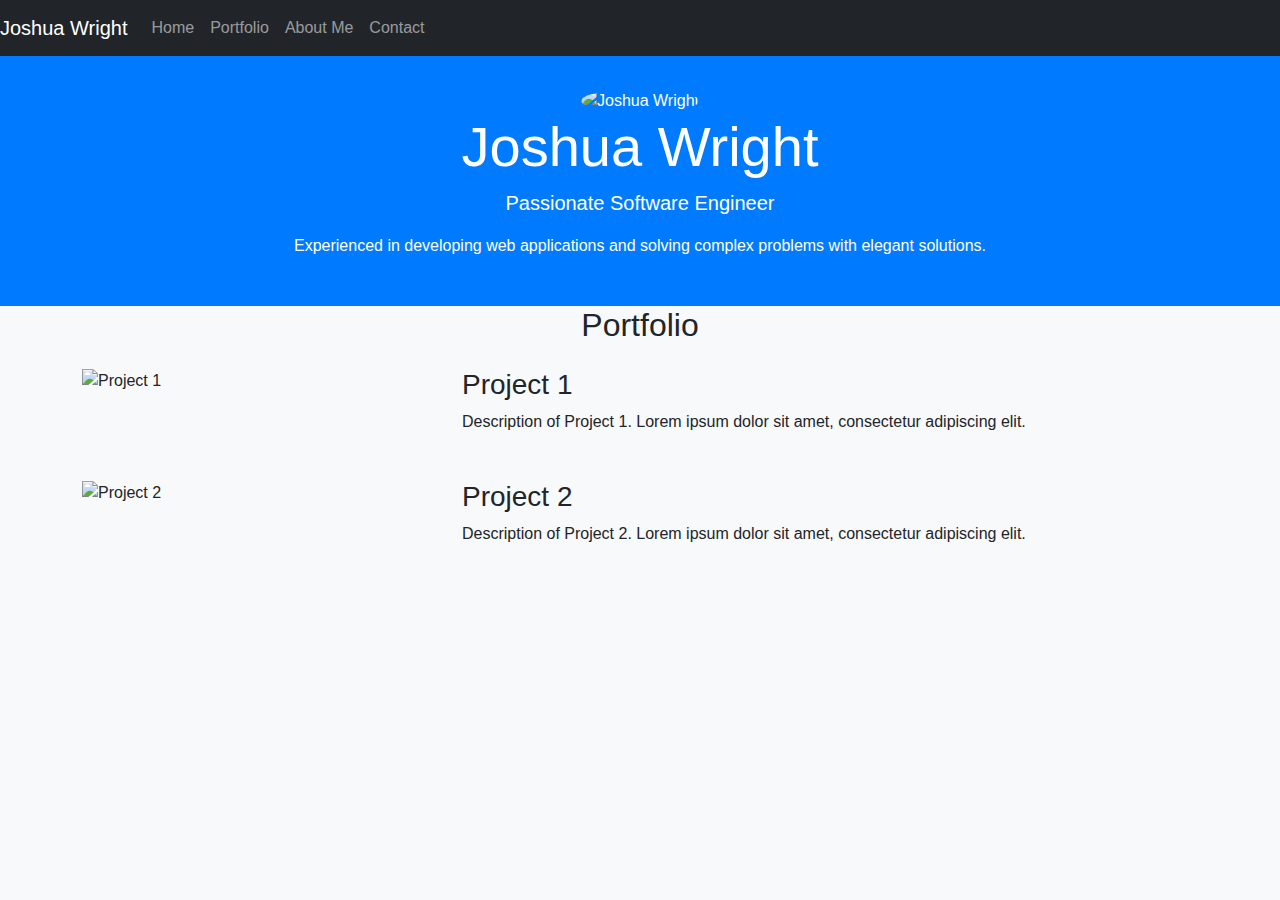
==== index.html @ e4b72a70 "updated Bootstrap version to 5.3.2" ====
<!DOCTYPE html>
<html lang="en">
<head>
    <meta charset="UTF-8">
    <meta name="viewport" content="width=device-width, initial-scale=1.0">
    <title>Joshua Wright - Software Engineer</title>
    <!-- Bootstrap CSS -->
    <link rel="stylesheet" href="https://stackpath.bootstrapcdn.com/bootstrap/5.3.2/css/bootstrap.min.css">
    <!-- Custom CSS -->
    <link rel="stylesheet" href="assests/css/styles.css">
</head>
<body>

    <!-- Navigation -->
    <nav class="navbar navbar-expand-lg navbar-dark bg-dark">
        <a class="navbar-brand" href="#">Joshua Wright</a>
        <button class="navbar-toggler" type="button" data-toggle="collapse" data-target="#navbarNav" aria-controls="navbarNav" aria-expanded="false" aria-label="Toggle navigation">
            <span class="navbar-toggler-icon"></span>
        </button>
        <div class="collapse navbar-collapse" id="navbarNav">
            <ul class="navbar-nav ml-auto">
                <li class="nav-item active">
                    <a class="nav-link" href="/index.html">Home</a>
                </li>
                <li class="nav-item">
                    <a class="nav-link" href="/portfolio.html">Portfolio</a>
                </li>
                <li class="nav-item">
                    <a class="nav-link" href="/aboutme.html">About Me</a>
                </li>
                <li class="nav-item">
                    <a class="nav-link" href="/contact.html">Contact</a>
                </li>
            </ul>
        </div>
    </nav>

    <!-- Landing Page -->
    <div id="home" class="jumbotron">
        <img src="joshua_wright.jpg" alt="Joshua Wright" class="img-fluid rounded-circle" style="width: 150px;">
        <h1 class="display-4">Joshua Wright</h1>
        <p class="lead">Passionate Software Engineer</p>
        <p>Experienced in developing web applications and solving complex problems with elegant solutions.</p>
    </div>

    <!-- Portfolio Page -->
    <div id="portfolio" class="container">
        <h2 class="text-center mb-4">Portfolio</h2>

        <!-- Project 1 -->
        <div class="row portfolio-item">
            <div class="col-md-4">
                <img src="project1.jpg" alt="Project 1" class="img-fluid">
            </div>
            <div class="col-md-8">
                <h3>Project 1</h3>
                <p>Description of Project 1. Lorem ipsum dolor sit amet, consectetur adipiscing elit.</p>
            </div>
        </div>

        <!-- Project 2 -->
        <div class="row portfolio-item">
            <div class="col-md-4">
                <img src="project2.jpg" alt="Project 2" class="img-fluid">
            </div>
            <div class="col-md-8">
                <h3>Project 2</h3>
                <p>Description of Project 2. Lorem ipsum dolor sit amet, consectetur adipiscing elit.</p>
            </div>
        </div>

        <!-- Add more projects as needed -->

    </div>

    <!-- Bootstrap JS and dependencies -->
    <script src="https://code.jquery.com/jquery-3.3.1.slim.min.js"></script>
    <script src="https://cdnjs.cloudflare.com/ajax/libs/popper.js/1.14.7/umd/popper.min.js"></script>
    <script src="https://stackpath.bootstrapcdn.com/bootstrap/4.3.1/js/bootstrap.min.js"></script>

</body>
</html>
---- assests/css/styles.css ----
body {
    font-family: 'Arial', sans-serif;
    background-color: #f8f9fa;
}

.about-section {
    padding: 80px 0;
}

.biography {
    font-size: 18px;
    text-align: justify;
}

.jumbotron {
    background-color: #007bff;
    color: white;
    padding: 2rem;
    text-align: center;
}

.portfolio-section {
    padding: 80px 0;
}

.portfolio-item {
    margin-bottom: 30px;
}

.project-link {
    text-decoration: none;
    color: inherit;
}

.contact-section {
    padding: 80px 0;
}

.form-container {
    background-color: #ffffff;
    padding: 30px;
    border-radius: 8px;
    box-shadow: 0 4px 8px rgba(0, 0, 0, 0.1);
}

.submit-btn:hover {
    background-color: #007bff;
    color: #ffffff;
}

.project-details-section {
    padding: 80px 0;
}

.carousel-inner img {
    width: 100%;
    height: 100%;
}
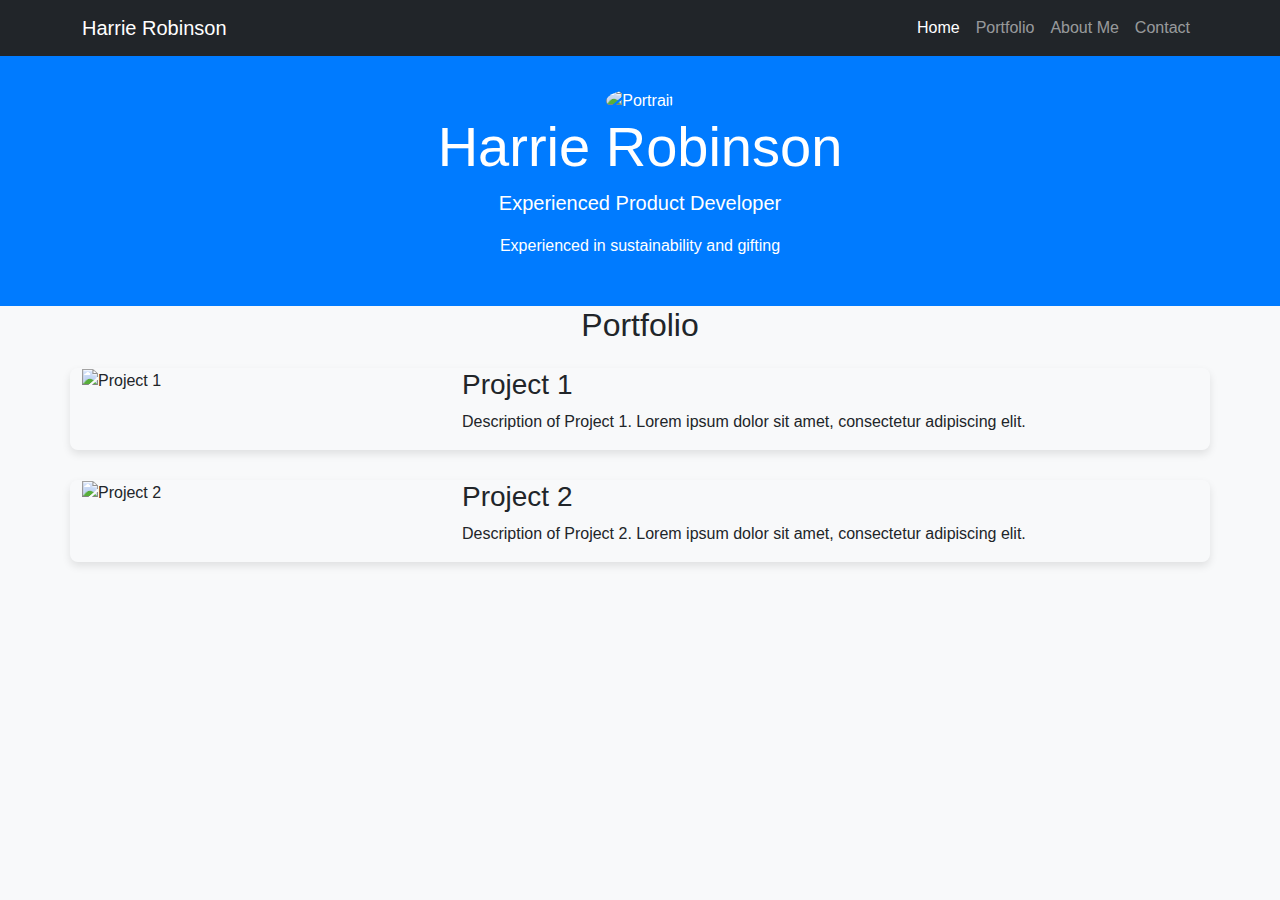
==== commit 7699dd05: "inital commit ft changes" ====
--- a/index.html
+++ b/index.html
@@ -3,24 +3,25 @@
 <head>
     <meta charset="UTF-8">
     <meta name="viewport" content="width=device-width, initial-scale=1.0">
-    <title>Joshua Wright - Software Engineer</title>
+    <title>Harrie Robinson</title>
     <!-- Bootstrap CSS -->
-    <link rel="stylesheet" href="https://stackpath.bootstrapcdn.com/bootstrap/5.3.2/css/bootstrap.min.css">
+    <link rel="stylesheet" href="https://cdn.jsdelivr.net/npm/bootstrap@5.3.2/dist/css/bootstrap.min.css"">
     <!-- Custom CSS -->
     <link rel="stylesheet" href="assests/css/styles.css">
 </head>
 <body>
 
     <!-- Navigation -->
-    <nav class="navbar navbar-expand-lg navbar-dark bg-dark">
-        <a class="navbar-brand" href="#">Joshua Wright</a>
-        <button class="navbar-toggler" type="button" data-toggle="collapse" data-target="#navbarNav" aria-controls="navbarNav" aria-expanded="false" aria-label="Toggle navigation">
+   <nav class="navbar navbar-expand-lg navbar-dark bg-dark">
+    <div class="container">
+        <a class="navbar-brand" href="#">Harrie Robinson</a>
+        <button class="navbar-toggler" type="button" data-bs-toggle="collapse" data-bs-target="#navbarNav" aria-controls="navbarNav" aria-expanded="false" aria-label="Toggle navigation">
             <span class="navbar-toggler-icon"></span>
         </button>
         <div class="collapse navbar-collapse" id="navbarNav">
-            <ul class="navbar-nav ml-auto">
-                <li class="nav-item active">
-                    <a class="nav-link" href="/index.html">Home</a>
+            <ul class="navbar-nav ms-auto">
+                <li class="nav-item">
+                    <a class="nav-link active" href="/index.html">Home</a>
                 </li>
                 <li class="nav-item">
                     <a class="nav-link" href="/portfolio.html">Portfolio</a>
@@ -33,14 +34,15 @@
                 </li>
             </ul>
         </div>
-    </nav>
+    </div>
+</nav>
 
     <!-- Landing Page -->
     <div id="home" class="jumbotron">
-        <img src="joshua_wright.jpg" alt="Joshua Wright" class="img-fluid rounded-circle" style="width: 150px;">
-        <h1 class="display-4">Joshua Wright</h1>
-        <p class="lead">Passionate Software Engineer</p>
-        <p>Experienced in developing web applications and solving complex problems with elegant solutions.</p>
+        <img src="joshua_wright.jpg" alt="Portrait" class="img-fluid rounded-circle" style="width: 150px;">
+        <h1 class="display-4">Harrie Robinson</h1>
+        <p class="lead">Experienced Product Developer</p>
+        <p>Experienced in sustainability and gifting</p>
     </div>
 
     <!-- Portfolio Page -->
--- a/assests/css/styles.css
+++ b/assests/css/styles.css
@@ -4,7 +4,10 @@
 }
 
 .about-section {
-    padding: 80px 0;
+    margin-top: 5%;
+    padding: 30px;
+    border-radius: 8px;
+    box-shadow: 0 4px 8px rgba(0, 0, 0, 0.1);
 }
 
 .biography {
@@ -25,6 +28,8 @@
 
 .portfolio-item {
     margin-bottom: 30px;
+    border-radius: 8px;
+    box-shadow: 0 4px 8px rgba(0, 0, 0, 0.1);
 }
 
 .project-link {
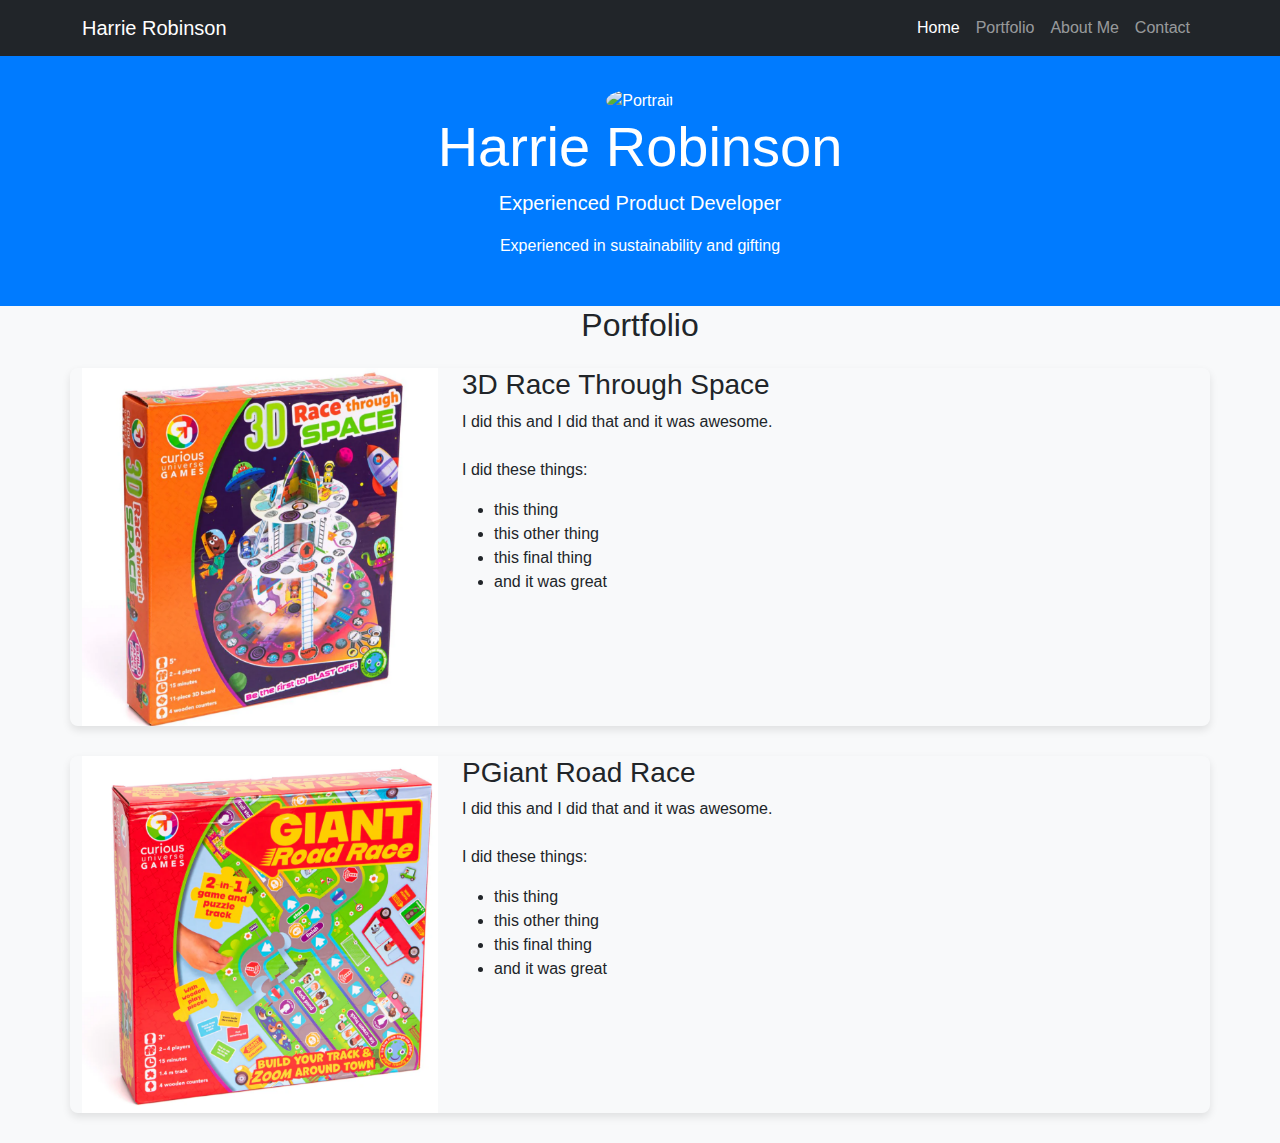
==== commit 11c53ca1: "2nd commit with placeholder portfolio info" ====
--- a/index.html
+++ b/index.html
@@ -52,22 +52,22 @@
         <!-- Project 1 -->
         <div class="row portfolio-item">
             <div class="col-md-4">
-                <img src="project1.jpg" alt="Project 1" class="img-fluid">
+                <img src="/images/3DRTS-Image.png" alt="3D Race Through Space" class="img-fluid">
             </div>
             <div class="col-md-8">
-                <h3>Project 1</h3>
-                <p>Description of Project 1. Lorem ipsum dolor sit amet, consectetur adipiscing elit.</p>
+                <h3>3D Race Through Space</h3>
+                <p>I did this and I did that and it was awesome.<br><br>I did these things:<ul><li>this thing</li><li>this other thing</li><li>this final thing</li><li>and it was great</li></li></ul></li></ul></p>
             </div>
         </div>
 
         <!-- Project 2 -->
         <div class="row portfolio-item">
             <div class="col-md-4">
-                <img src="project2.jpg" alt="Project 2" class="img-fluid">
+                <img src="images/GRR-Image.png" alt="Giant Road Race" class="img-fluid">
             </div>
             <div class="col-md-8">
-                <h3>Project 2</h3>
-                <p>Description of Project 2. Lorem ipsum dolor sit amet, consectetur adipiscing elit.</p>
+                <h3>PGiant Road Race</h3>
+                <p>I did this and I did that and it was awesome.<br><br>I did these things:<ul><li>this thing</li><li>this other thing</li><li>this final thing</li><li>and it was great</li></li></ul></li></ul></p>
             </div>
         </div>
 
